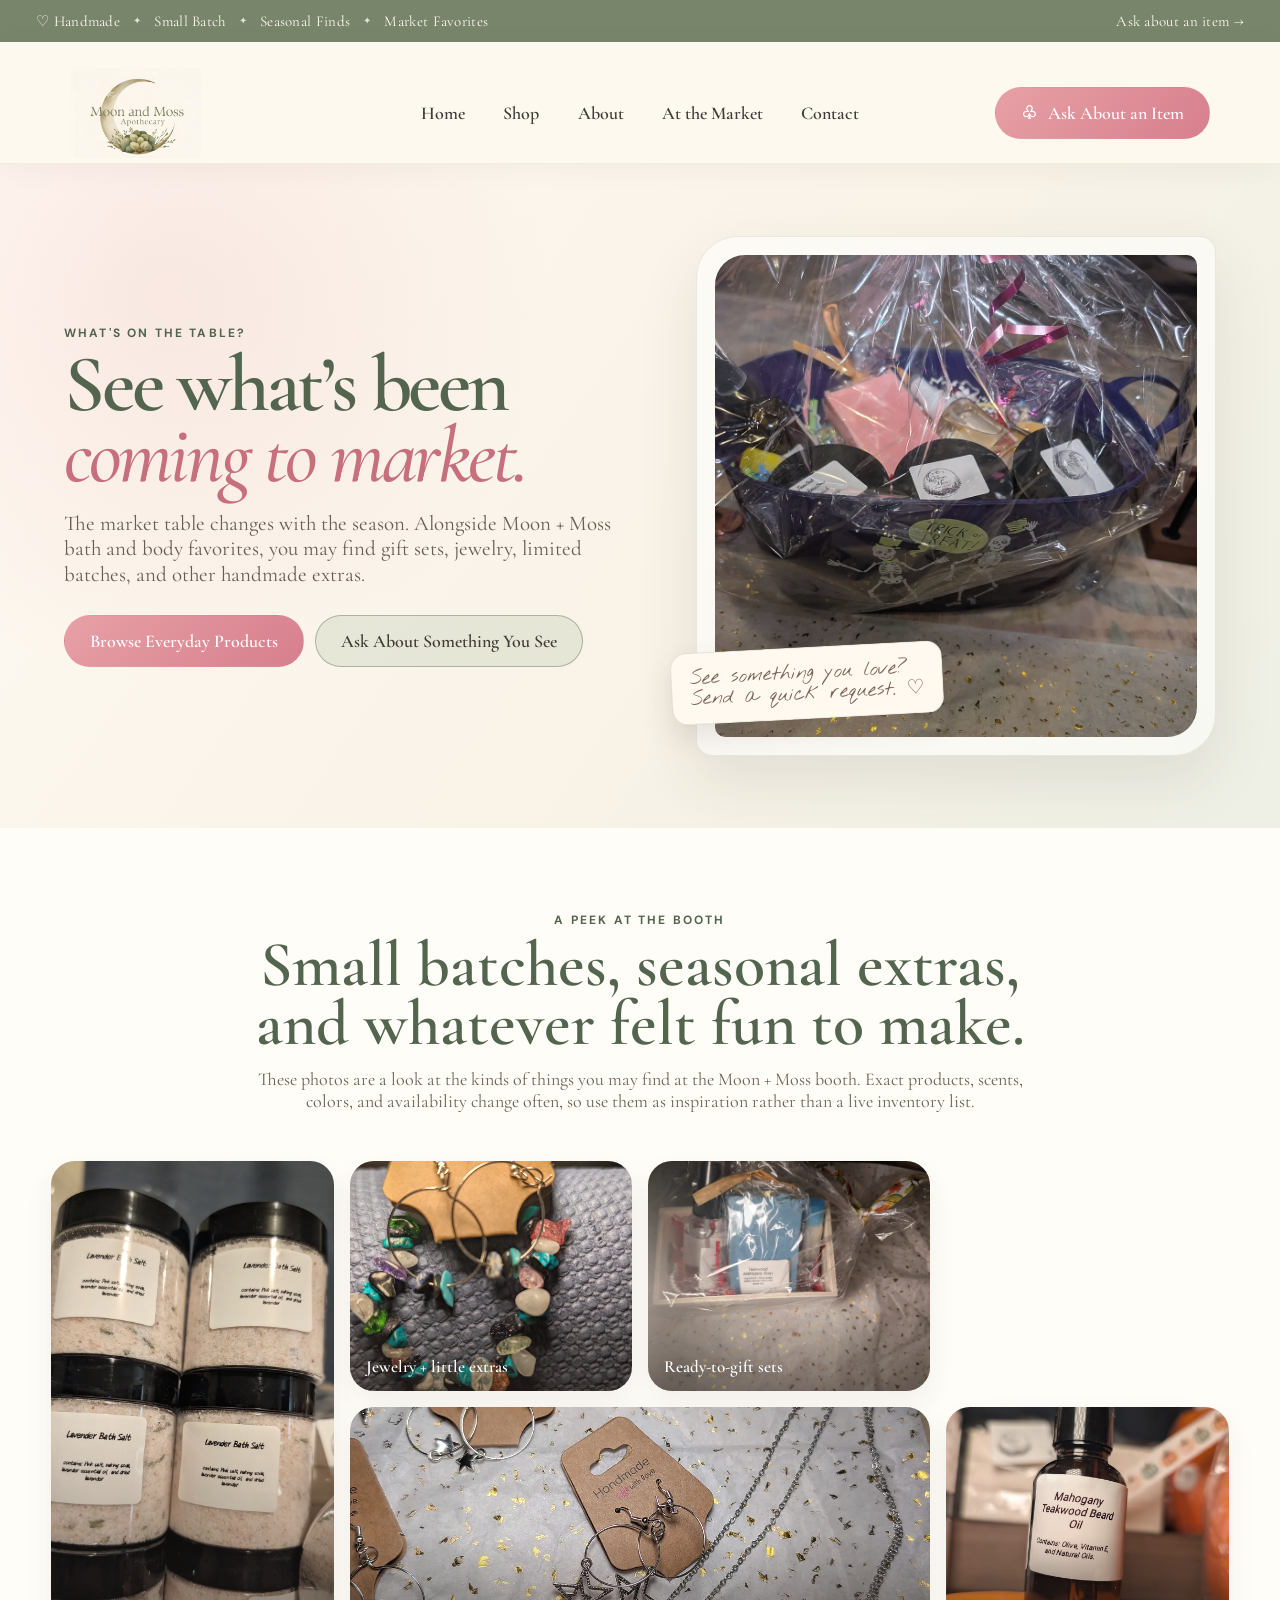
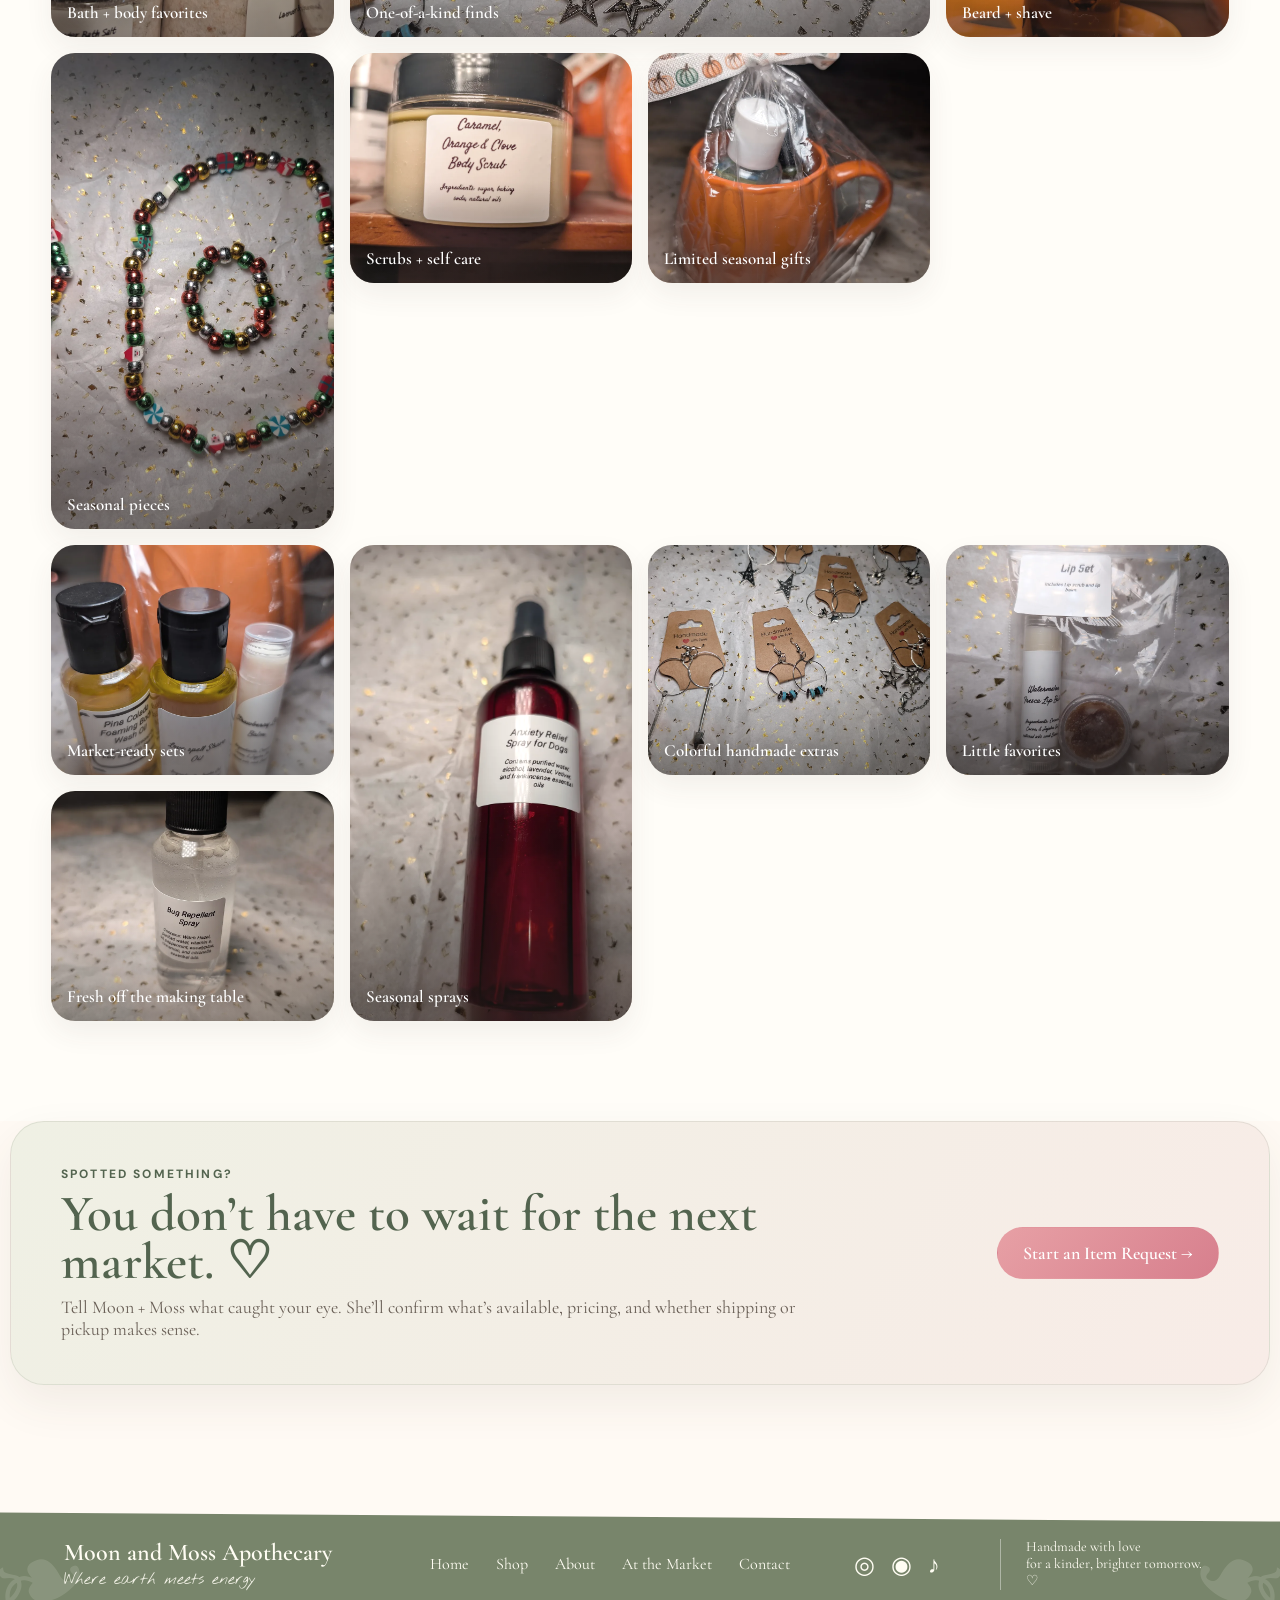
==== market.html @ 0cefe436 "Add market gallery and customer order request flow" ====
<!doctype html>
<html lang="en">
<head>
  <meta charset="UTF-8" />
  <meta name="viewport" content="width=device-width, initial-scale=1.0" />
  <meta name="description" content="See the seasonal products, gift sets, jewelry, bath and body favorites, and one-off finds Moon and Moss Apothecary brings to local markets." />
  <meta name="theme-color" content="#78856b" />
  <title>At the Market | Moon and Moss Apothecary</title>
  <link rel="preconnect" href="https://fonts.googleapis.com">
  <link rel="preconnect" href="https://fonts.gstatic.com" crossorigin>
  <link href="https://fonts.googleapis.com/css2?family=Cormorant+Garamond:wght@400;500;600;700&family=DM+Sans:wght@400;500;600&family=Nothing+You+Could+Do&display=swap" rel="stylesheet">
  <link rel="stylesheet" href="styles.css" />
</head>
<body class="market-page">
  <div class="announcement">
    <div class="announcement__inner">
      <span>♡ Handmade</span><i>✦</i><span>Small Batch</span><i>✦</i><span>Seasonal Finds</span><i>✦</i><span>Market Favorites</span>
      <a href="request.html">Ask about an item →</a>
    </div>
  </div>

  <header class="site-header">
    <a class="brand" href="index.html" aria-label="Moon and Moss Apothecary home">
      <img src="assets/FBlogo.jpg" alt="Moon and Moss Apothecary logo" />
    </a>
    <button class="menu-toggle" aria-label="Open navigation" aria-expanded="false"><span></span><span></span></button>
    <nav class="main-nav" aria-label="Main navigation">
      <a href="index.html">Home</a>
      <a href="shop.html">Shop</a>
      <a href="index.html#about">About</a>
      <a class="active" href="market.html">At the Market</a>
      <a href="index.html#contact">Contact</a>
    </nav>
    <a class="pill pill--pink header-cta" href="request.html"><span class="icon-bag">♧</span> Ask About an Item</a>
  </header>

  <main>
    <section class="market-hero">
      <div class="market-hero__copy reveal">
        <p class="eyebrow">WHAT'S ON THE TABLE?</p>
        <h1>See what’s been<br><em>coming to market.</em></h1>
        <p>The market table changes with the season. Alongside Moon + Moss bath and body favorites, you may find gift sets, jewelry, limited batches, and other handmade extras.</p>
        <div class="market-hero__actions">
          <a class="pill pill--pink" href="shop.html">Browse Everyday Products</a>
          <a class="pill pill--soft" href="request.html">Ask About Something You See</a>
        </div>
      </div>
      <div class="market-hero__feature reveal reveal--delay">
        <img src="assets/market-gallery/giftbasket.webp" alt="Handmade Moon and Moss market gift basket" />
        <span class="market-hero__note">See something you love?<br>Send a quick request. ♡</span>
      </div>
    </section>

    <section class="market-story">
      <div class="market-story__intro reveal">
        <p class="eyebrow">A PEEK AT THE BOOTH</p>
        <h2>Small batches, seasonal extras,<br>and whatever felt fun to make.</h2>
        <p>These photos are a look at the kinds of things you may find at the Moon + Moss booth. Exact products, scents, colors, and availability change often, so use them as inspiration rather than a live inventory list.</p>
      </div>

      <div class="market-gallery" aria-label="Moon and Moss market product gallery">
        <figure class="market-shot market-shot--tall reveal"><img src="assets/market-gallery/7496.webp" alt="Stacked handmade lavender bath salts" loading="lazy"><figcaption>Bath + body favorites</figcaption></figure>
        <figure class="market-shot reveal"><img src="assets/market-gallery/7519.webp" alt="Colorful gemstone hoop earrings" loading="lazy"><figcaption>Jewelry + little extras</figcaption></figure>
        <figure class="market-shot reveal"><img src="assets/market-gallery/gifsetbox.webp" alt="Handmade gift set box" loading="lazy"><figcaption>Ready-to-gift sets</figcaption></figure>
        <figure class="market-shot market-shot--wide reveal"><img src="assets/market-gallery/variousjewelry.webp" alt="Assorted handmade jewelry" loading="lazy"><figcaption>One-of-a-kind finds</figcaption></figure>
        <figure class="market-shot reveal"><img src="assets/market-gallery/7503.webp" alt="Mahogany teakwood beard oil" loading="lazy"><figcaption>Beard + shave</figcaption></figure>
        <figure class="market-shot market-shot--tall reveal"><img src="assets/market-gallery/christmasbracelet-necklace.webp" alt="Seasonal bracelet and necklace set" loading="lazy"><figcaption>Seasonal pieces</figcaption></figure>
        <figure class="market-shot reveal"><img src="assets/market-gallery/7514.webp" alt="Caramel orange and clove body scrub" loading="lazy"><figcaption>Scrubs + self care</figcaption></figure>
        <figure class="market-shot reveal"><img src="assets/market-gallery/halloweenmugset.webp" alt="Seasonal handmade mug gift set" loading="lazy"><figcaption>Limited seasonal gifts</figcaption></figure>
        <figure class="market-shot market-shot--wide reveal"><img src="assets/market-gallery/giftbasket.webp" alt="Moon and Moss gift basket assortment" loading="lazy"><figcaption>Gift baskets + bundles</figcaption></figure>
        <figure class="market-shot reveal"><img src="assets/market-gallery/7560.webp" alt="Small batch lip care displayed for market" loading="lazy"><figcaption>Small-batch lip care</figcaption></figure>
        <figure class="market-shot reveal"><img src="assets/market-gallery/shaveset2.webp" alt="Handmade shave set" loading="lazy"><figcaption>Market-ready sets</figcaption></figure>
        <figure class="market-shot market-shot--tall reveal"><img src="assets/market-gallery/7572.webp" alt="Small batch spray bottle" loading="lazy"><figcaption>Seasonal sprays</figcaption></figure>
        <figure class="market-shot reveal"><img src="assets/market-gallery/variousearrings4.webp" alt="Assorted handmade earrings" loading="lazy"><figcaption>Colorful handmade extras</figcaption></figure>
        <figure class="market-shot reveal"><img src="assets/market-gallery/lipset.webp" alt="Assorted Moon and Moss lip care set" loading="lazy"><figcaption>Little favorites</figcaption></figure>
        <figure class="market-shot reveal"><img src="assets/market-gallery/7584.webp" alt="Small Moon and Moss spray bottle" loading="lazy"><figcaption>Fresh off the making table</figcaption></figure>
      </div>
    </section>

    <section class="market-request-cta reveal">
      <div>
        <p class="eyebrow">SPOTTED SOMETHING?</p>
        <h2>You don’t have to wait for the next market. ♡</h2>
        <p>Tell Moon + Moss what caught your eye. She’ll confirm what’s available, pricing, and whether shipping or pickup makes sense.</p>
      </div>
      <a class="pill pill--pink" href="request.html">Start an Item Request →</a>
    </section>
  </main>

  <footer>
    <div class="footer-wave"></div>
    <div class="footer-grid">
      <div class="footer-brand"><h3>Moon and Moss Apothecary</h3><p class="handwritten">Where earth meets energy</p></div>
      <nav><a href="index.html">Home</a><a href="shop.html">Shop</a><a href="index.html#about">About</a><a href="market.html">At the Market</a><a href="index.html#contact">Contact</a></nav>
      <div class="socials"><span>◎</span><span>◉</span><span>♪</span></div>
      <p class="footer-note">Handmade with love<br>for a kinder, brighter tomorrow. ♡</p>
    </div>
  </footer>
  <script src="script.js"></script>
</body>
</html>
---- styles.css ----
:root {
  --sage: #78856b;
  --sage-dark: #53644f;
  --sage-soft: #d9dfcc;
  --blush: #e4939e;
  --blush-dark: #c76f7c;
  --pink-soft: #f8dedc;
  --cream: #fffaf2;
  --paper: #fffdf8;
  --ink: #403b34;
  --muted: #74695f;
  --line: rgba(83, 100, 79, .20);
  --shadow: 0 18px 40px rgba(93, 80, 69, .11);
  --serif: "Cormorant Garamond", Georgia, serif;
  --sans: "DM Sans", Arial, sans-serif;
  --script: "Nothing You Could Do", cursive;
}

* { box-sizing: border-box; }
html { scroll-behavior: smooth; }
body {
  margin: 0;
  color: var(--ink);
  background: var(--paper);
  font-family: var(--sans);
  overflow-x: hidden;
}
a { color: inherit; text-decoration: none; }
img { display: block; max-width: 100%; }
button, a { -webkit-tap-highlight-color: transparent; }

.announcement {
  background: var(--sage);
  color: #fffaf0;
  font-family: var(--serif);
  font-size: 15px;
  letter-spacing: .02em;
}
.announcement__inner {
  max-width: 1460px;
  margin: 0 auto;
  min-height: 42px;
  padding: 7px 36px;
  display: flex;
  gap: 13px;
  align-items: center;
}
.announcement i { font-style: normal; font-size: 10px; opacity: .8; }
.announcement a { margin-left: auto; display: inline-flex; gap: 10px; align-items: center; }

.site-header {
  height: 122px;
  padding: 10px 5.5vw;
  display: grid;
  grid-template-columns: 230px 1fr 230px;
  align-items: center;
  gap: 24px;

  position: relative;
  z-index: 20;

  background: #f8f2de;
  border-bottom: 1px solid rgba(83, 100, 79, .08);
}

.brand {
  width: 132px;
  height: 122px;
  display: flex;
  align-items: center;
  justify-content: center;
}

.brand img {
  width: 100%;
  height: 100%;
  object-fit: contain;
  object-position: center;
  border-radius: 28px;
}
.main-nav { display: flex; justify-content: center; align-items: center; gap: clamp(24px, 3vw, 54px); font-family: var(--serif); font-size: 18px; font-weight: 600; }
.main-nav a { position: relative; padding: 11px 0; }
.main-nav a::after { content: ""; position: absolute; left: 50%; bottom: 1px; width: 0; height: 2px; background: var(--blush-dark); transform: translateX(-50%); transition: width .25s ease; }
.main-nav a:hover::after, .main-nav a.active::after { width: 100%; }
.header-cta { justify-self: end; }
.menu-toggle { display: none; }

.pill {
  border-radius: 999px;
  min-height: 52px;
  padding: 0 25px;
  display: inline-flex;
  align-items: center;
  justify-content: center;
  gap: 11px;
  font-family: var(--serif);
  font-size: 18px;
  font-weight: 600;
  border: 1px solid transparent;
  transition: transform .2s ease, box-shadow .2s ease, background .2s ease;
}
.pill:hover { transform: translateY(-2px); box-shadow: 0 10px 24px rgba(83, 71, 63, .12); }
.pill--pink { background: linear-gradient(135deg, #e7a0a5, #d77f8d); color: white; }
.pill--soft { background: rgba(217, 223, 204, .64); border-color: rgba(83, 100, 79, .4); color: var(--ink); }
.pill--green { background: var(--sage); color: #fffdf7; }

.hero {
  position: relative;
  min-height: 590px;
  display: grid;
  grid-template-columns: 51% 49%;
  background:
    radial-gradient(circle at 11% 13%, rgba(243, 175, 182, .19), transparent 34%),
    linear-gradient(110deg, #fff7ef 0 53%, #f7e4df 53% 100%);
  overflow: hidden;
}
.hero__wash {
  position: absolute;
  inset: 0;
  pointer-events: none;
  z-index: 0;
}

.hero::before {
  content: "";
  position: absolute;
  inset: 0;
  pointer-events: none;
  background: radial-gradient(circle at 70% 88%, rgba(255,255,255,.45), transparent 24%);
}
.hero__copy {
  padding: 58px 4vw 46px 5.4vw;
  position: relative;
  z-index: 2;
}
.eyebrow { margin: 0 0 8px; font-size: 12px; letter-spacing: .18em; font-weight: 700; color: var(--sage-dark); }
h1, h2, h3 { font-family: var(--serif); font-weight: 600; margin-top: 0; }
.hero h1 { font-size: clamp(48px, 5.05vw, 76px); line-height: .93; color: var(--sage-dark); margin-bottom: 18px; letter-spacing: -.035em; }
.scribble-heart { font-family: var(--script); color: var(--blush-dark); font-size: .75em; display: inline-block; transform: rotate(-7deg); }
.hero__lead { max-width: 680px; font-family: var(--serif); font-size: 22px; line-height: 1.08; margin: 0 0 23px; color: #655a50; }
.hero__actions { display: flex; gap: 14px; flex-wrap: wrap; }
.trust-row { display: grid; grid-template-columns: repeat(4, minmax(95px, 1fr)); max-width: 620px; margin-top: 33px; }
.trust-row div { text-align: center; border-right: 1px solid rgba(83, 100, 79, .13); padding: 0 13px; }
.trust-row div:first-child { padding-left: 0; }
.trust-row div:last-child { border-right: 0; }
.trust-row b { display: block; font-family: var(--serif); color: var(--sage-dark); font-size: 31px; font-weight: 400; height: 31px; line-height: 1; }
.trust-row span { display: block; font-family: var(--serif); font-size: 15px; line-height: 1.1; }

.hero__visual {
  position: relative;
  min-height: 590px;
  z-index: 1;
}
.hero-photo-wrap { position: absolute; inset: 0; overflow: hidden; }
.hero-photo {
  position: absolute;
  width: 61%;
  height: 108%;
  left: 24%;
  top: -3%;
  object-fit: cover;
  object-position: center 52%;
  filter: saturate(.92) contrast(.95) brightness(1.04);
  border-radius: 52% 42% 20% 38% / 32% 32% 18% 38%;
  box-shadow: 0 25px 70px rgba(94, 70, 64, .16);
}
.hero-photo-wrap::before {
  content: "";
  position: absolute;
  left: 0; top: 0; bottom: 0; width: 34%;
  background: linear-gradient(90deg, #f9e7e1 20%, rgba(249,231,225,0));
  z-index: 1;
}
.hero-photo-wrap::after {
  content: "";
  position: absolute;
  right: -40px; bottom: -44px;
  width: 260px; height: 210px;
  background: radial-gradient(circle at 35% 35%, #afb6a4 0 18%, #d8c8bd 19% 40%, transparent 42%);
  opacity: .74;
  filter: blur(2px);
  border-radius: 50%;
}
.note { position: absolute; z-index: 4; font-family: var(--script); color: #9a665d; line-height: 1.15; transform: rotate(-5deg); }
.note--top { right: 6%; top: 44px; font-size: 28px; }
.note--bottom { right: 5%; bottom: 34px; background: #f6c8ca; width: 170px; height: 170px; border-radius: 50%; display: grid; place-items: center; text-align: center; font-size: 24px; transform: rotate(-8deg); box-shadow: var(--shadow); }
.lavender { position: absolute; z-index: 3; color: #78648f; font-size: 90px; opacity: .35; }
.lavender--one { left: 7%; bottom: 54px; transform: rotate(-25deg); }
.lavender--two { left: 1%; bottom: 2px; transform: rotate(18deg); font-size: 64px; }

.section { padding: 34px 3.2vw 40px; }
.products { background: linear-gradient(180deg, #fffaf6, #fae6e5 82%, #fffaf5); }
.section-heading { display: flex; align-items: center; justify-content: center; gap: 26px; max-width: 1440px; margin: 0 auto 18px; }
.section-heading > div { text-align: center; position: relative; flex: 1; }
.section-heading h2 { display: inline; font-size: clamp(42px, 4vw, 59px); line-height: 1; margin: 0 16px; }
.section-heading p { margin: 2px 0 0; font-family: var(--serif); font-size: 18px; color: #705d55; }
.botanical { color: var(--sage); font-size: 45px; display: inline-block; transform: rotate(-18deg); }
.botanical--flip { transform: scaleX(-1) rotate(-18deg); }
.product-grid { max-width: 1480px; margin: 0 auto; display: grid; grid-template-columns: repeat(5, 1fr); gap: 18px; }
.product-card { text-align: center; min-width: 0; }
.product-image { aspect-ratio: 1 / 1.08; border-radius: 13px; overflow: hidden; box-shadow: 0 10px 22px rgba(90, 76, 67, .10); background: #ecd9d4; }
.product-image img { width: 100%; height: 100%; object-fit: cover; transition: transform .55s ease; }
.product-card:hover img { transform: scale(1.045); }
.product-card:nth-child(2) img { object-position: center 54%; }
.product-card:nth-child(3) img { object-position: center 28%; }
.product-card:nth-child(4) img { object-position: center; }
.product-card:nth-child(5) img { object-position: center 30%; }
.product-card h3 { font-size: 23px; margin: 10px 0 1px; line-height: 1; }
.product-card p { font-family: var(--serif); font-size: 16px; line-height: 1.1; color: #6c5f57; margin: 0 auto 6px; max-width: 235px; }
.product-card > span { font-family: var(--serif); color: var(--sage-dark); font-size: 28px; }

.market-band { min-height: 355px; display: grid; grid-template-columns: 36% 25% 39%; background: #fff9ef; border-top: 1px solid rgba(83,100,79,.08); border-bottom: 1px solid rgba(83,100,79,.08); }
.market-band__image { position: relative; overflow: hidden; min-height: 355px; }
.market-band__image::after { content: ""; position: absolute; inset: 0; background: linear-gradient(90deg, transparent 70%, #fff9ef); }
.market-band__image img { width: 100%; height: 100%; object-fit: cover; object-position: center 40%; }
.mini-sign { position: absolute; left: 5%; bottom: 12%; z-index: 2; background: #47423f; color: #fff6ee; font-family: var(--script); padding: 12px 16px; border-radius: 3px; transform: rotate(-5deg); font-size: 20px; line-height: 1.14; box-shadow: var(--shadow); }
.market-band__copy { padding: 40px 22px 35px 3%; display: flex; flex-direction: column; align-items: flex-start; justify-content: center; }
.market-band__copy h2 { font-size: clamp(37px, 3vw, 50px); line-height: .92; margin: 0 0 12px; }
.market-band__copy h2 span { color: var(--blush-dark); font-family: var(--script); }
.market-band__copy > p:not(.eyebrow) { font-family: var(--serif); font-size: 17px; line-height: 1.17; margin: 0 0 20px; max-width: 410px; }
.market-band__dates { padding: 28px 3.6vw 22px 12px; align-self: center; }
.dates-title { text-align: center; font-family: var(--serif); font-size: 21px; margin: 0 0 10px; }
.date-cards { display: grid; grid-template-columns: repeat(3, 1fr); gap: 12px; }
.date-cards article { min-height: 190px; padding: 16px 13px 10px; border-radius: 22px; text-align: center; display: flex; flex-direction: column; justify-content: center; align-items: center; }
.date-cards article:nth-child(1), .date-cards article:nth-child(3) { background: #f4d5d3; }
.date-cards article:nth-child(2) { background: #e4e6d7; }
.date-cards small { font-family: var(--serif); font-size: 13px; letter-spacing: .06em; }
.date-cards strong { font-family: var(--serif); font-size: 27px; line-height: .84; font-weight: 600; margin: 3px 0 10px; }
.date-cards span { font-family: var(--serif); font-size: 13px; line-height: 1.05; min-height: 38px; }
.date-cards b { margin-top: 6px; font-family: var(--serif); font-size: 24px; color: var(--sage-dark); font-weight: 400; }
.handwritten { font-family: var(--script) !important; }
.market-band__dates > .handwritten { text-align: center; font-size: 20px; margin: 12px 0 0; color: #876a5d; }

.lower-grid { display: grid; grid-template-columns: 1fr 1fr; background: #fffaf4; }
.shipping-panel, .about-panel { min-height: 290px; position: relative; }
.shipping-panel { padding: 35px 4vw; display: grid; grid-template-columns: 1.2fr .8fr; align-items: center; border-right: 1px solid rgba(83,100,79,.14); }
.shipping-copy h2 { font-size: 33px; line-height: 1.05; margin: 0 0 12px; }
.shipping-copy h2 span { font-size: .84em; font-weight: 500; }
.shipping-copy > p:not(.eyebrow) { font-family: var(--serif); font-size: 16px; line-height: 1.2; max-width: 500px; }
.box-art { min-height: 200px; position: relative; display: flex; align-items: center; justify-content: center; }
.box-art .box { width: 145px; height: 105px; background: linear-gradient(145deg, #d7ab88, #c89a77); color: #f8efe5; display: grid; place-items: center; font-family: var(--serif); font-size: 37px; box-shadow: var(--shadow); clip-path: polygon(0 20%, 50% 0, 100% 20%, 100% 100%, 0 100%); }
.box-art .branch { position: absolute; font-size: 90px; color: var(--sage); top: 3px; left: 5%; transform: rotate(-20deg); }
.box-art em { font-family: var(--script); font-style: normal; font-size: 18px; color: #87665d; margin-left: 10px; transform: rotate(-4deg); }
.about-panel { padding: 35px 3.4vw; display: grid; grid-template-columns: 1fr 210px; align-items: center; gap: 25px; }
.about-panel h2 { font-size: 36px; margin: 0 0 10px; line-height: 1; }
.about-panel h2 span { color: var(--sage); }
.about-panel p:not(.eyebrow) { font-family: var(--serif); font-size: 15.5px; line-height: 1.19; margin: 0; }
.about-panel img {
  width: 245px;
  height: auto;
  object-fit: contain;
  border-radius: 50px;
  mix-blend-mode: multiply;
}
.contact-strip { padding: 32px 6vw; background: #efe7db; display: flex; justify-content: space-between; align-items: center; gap: 30px; }
.contact-strip h2 { font-size: 38px; margin: 0; line-height: 1; }
.contact-strip h2 span { font-family: var(--script); color: var(--blush-dark); }

footer { position: relative; background: var(--sage); color: #fffdf3; padding: 44px 5vw 22px; overflow: hidden; }
.footer-wave { position: absolute; left: -5%; right: -5%; top: -34px; height: 70px; background: #fffaf4; border-radius: 50% 50% 0 0 / 35% 35% 0 0; transform: rotate(.4deg); }
footer::before, footer::after { content: "❧"; position: absolute; font-size: 120px; opacity: .13; bottom: -34px; }
footer::before { left: -10px; transform: rotate(-20deg); }
footer::after { right: -10px; transform: scaleX(-1) rotate(-20deg); }
.footer-grid { max-width: 1460px; margin: 0 auto; display: grid; grid-template-columns: 1.4fr 2fr .55fr 1fr; gap: 28px; align-items: center; position: relative; z-index: 1; }
.footer-brand h3 { font-size: 24px; margin: 0; }
.footer-brand p { margin: 2px 0 0; opacity: .9; }
.footer-grid nav { display: flex; gap: 27px; justify-content: center; font-family: var(--serif); }
.socials { display: flex; gap: 16px; font-size: 24px; }
.footer-note { font-family: var(--serif); border-left: 1px solid rgba(255,255,255,.4); padding-left: 25px; font-size: 14px; line-height: 1.2; }
.footer-thanks { position: relative; z-index: 1; text-align: center; font-family: var(--serif); font-style: italic; font-size: 17px; margin-top: 27px; }

.reveal { opacity: 0; transform: translateY(18px); transition: opacity .65s ease, transform .65s ease; }
.reveal.visible { opacity: 1; transform: translateY(0); }
.reveal--delay { transition-delay: .12s; }

@media (max-width: 1150px) {
  .site-header { grid-template-columns: 235px 1fr 190px; padding-inline: 3vw; }
  .brand { width: 220px; }
  .main-nav { gap: 22px; font-size: 16px; }
  .header-cta { font-size: 16px; padding-inline: 18px; }
  .hero { grid-template-columns: 56% 44%; }
  .hero__copy { padding-left: 4vw; }
  .hero h1 { font-size: 54px; }
  .hero__lead { font-size: 19px; }
  .trust-row { grid-template-columns: repeat(2, 1fr); max-width: 430px; gap: 16px 0; }
  .trust-row div:nth-child(2) { border-right: 0; }
  .product-grid { grid-template-columns: repeat(3, 1fr); }
  .product-card:nth-child(4), .product-card:nth-child(5) { transform: translateX(50%); }
  .market-band { grid-template-columns: 42% 58%; }
  .market-band__dates { grid-column: 1 / -1; width: min(900px, 92%); margin: 0 auto; padding: 18px 0 28px; }
  .market-band__image, .market-band__copy { min-height: 360px; }
  .lower-grid { grid-template-columns: 1fr; }
  .shipping-panel { border-right: 0; border-bottom: 1px solid rgba(83,100,79,.14); }
}

@media (max-width: 820px) {
  .announcement__inner { padding: 7px 18px; overflow: hidden; white-space: nowrap; gap: 9px; font-size: 12px; }
  .announcement__inner span:nth-of-type(3), .announcement__inner span:nth-of-type(4), .announcement__inner i:nth-of-type(3) { display: none; }
  .announcement a { display: none; }
  .site-header { height: 94px; grid-template-columns: 1fr auto; padding: 8px 18px; }
  .brand { width: 188px; }
  .brand img { height: 79px; }
  .header-cta { display: none; }
  .menu-toggle { width: 46px; height: 46px; border: 0; background: transparent; display: flex; flex-direction: column; gap: 7px; align-items: center; justify-content: center; cursor: pointer; z-index: 25; }
  .menu-toggle span { width: 26px; height: 2px; background: var(--sage-dark); transition: transform .2s ease; }
  .menu-toggle[aria-expanded="true"] span:first-child { transform: translateY(4.5px) rotate(45deg); }
  .menu-toggle[aria-expanded="true"] span:last-child { transform: translateY(-4.5px) rotate(-45deg); }
  .main-nav { position: absolute; left: 0; right: 0; top: 94px; background: rgba(255,252,246,.98); padding: 22px; display: flex; flex-direction: column; gap: 6px; transform: translateY(-140%); opacity: 0; pointer-events: none; transition: .28s ease; box-shadow: 0 15px 25px rgba(70,60,52,.10); }
  .main-nav.open { transform: translateY(0); opacity: 1; pointer-events: auto; }
  .main-nav a { width: 100%; text-align: center; padding: 12px; }
  .hero { grid-template-columns: 1fr; }
  .hero__copy { padding: 44px 22px 25px; text-align: center; }
  .hero h1 { font-size: clamp(46px, 12vw, 64px); }
  .hero__lead { font-size: 20px; }
  .hero__actions { justify-content: center; }
  .trust-row { margin: 28px auto 0; max-width: 510px; grid-template-columns: repeat(4, 1fr); gap: 0; }
  .trust-row div:nth-child(2) { border-right: 1px solid rgba(83, 100, 79, .13); }
  .hero__visual { min-height: 500px; }
  .hero-photo { width: 60%; left: 20%; height: 102%; border-radius: 44% 44% 15% 15% / 25% 25% 15% 15%; }
  .note--top { right: 4%; top: 32px; }
  .note--bottom { right: 2%; bottom: 28px; width: 140px; height: 140px; font-size: 19px; }
  .section-heading { flex-direction: column; gap: 12px; }
  .section-heading h2 { font-size: 45px; }
  .section-heading .pill { align-self: center; }
  .product-grid { grid-template-columns: repeat(2, 1fr); gap: 20px 12px; }
  .product-card:nth-child(4), .product-card:nth-child(5) { transform: none; }
  .product-card:last-child { grid-column: 1 / -1; width: 50%; justify-self: center; }
  .market-band { grid-template-columns: 1fr; }
  .market-band__image { min-height: 390px; }
  .market-band__image::after { background: linear-gradient(180deg, transparent 72%, #fff9ef); }
  .market-band__copy { text-align: center; align-items: center; padding: 32px 24px; min-height: unset; }
  .market-band__copy h2 { font-size: 44px; }
  .market-band__copy > p:not(.eyebrow) { font-size: 19px; }
  .shipping-panel { grid-template-columns: 1fr; text-align: center; }
  .shipping-copy .pill { margin-top: 8px; }
  .box-art { margin-top: 18px; }
  .about-panel { grid-template-columns: 1fr; text-align: center; }
  .about-panel img { justify-self: center; width: 190px; }
  .contact-strip { flex-direction: column; text-align: center; }
  .footer-grid { grid-template-columns: 1fr; text-align: center; }
  .footer-grid nav, .socials { justify-content: center; flex-wrap: wrap; }
  .footer-note { border-left: 0; padding-left: 0; }
}

@media (max-width: 540px) {
  .announcement__inner span:nth-of-type(2), .announcement__inner i:nth-of-type(2) { display: none; }
  .hero__copy { padding-top: 34px; }
  .hero h1 { font-size: 47px; }
  .hero__lead { font-size: 18px; }
  .hero__actions .pill { width: 100%; }
  .trust-row { grid-template-columns: repeat(2, 1fr); }
  .trust-row div:nth-child(2) { border-right: 0; }
  .trust-row div:nth-child(-n+2) { padding-bottom: 13px; margin-bottom: 13px; border-bottom: 1px solid rgba(83,100,79,.11); }
  .hero__visual { min-height: 420px; }
  .hero-photo { width: 70%; left: 15%; }
  .note--top { font-size: 21px; }
  .note--bottom { width: 112px; height: 112px; font-size: 16px; }
  .section { padding: 28px 14px 34px; }
  .section-heading h2 { font-size: 39px; margin-inline: 5px; }
  .botanical { font-size: 31px; }
  .section-heading p { font-size: 16px; }
  .product-grid { grid-template-columns: 1fr 1fr; gap: 22px 10px; }
  .product-image { aspect-ratio: 1 / 1.12; }
  .product-card h3 { font-size: 19px; }
  .product-card p { font-size: 14px; }
  .product-card:last-child { width: 100%; }
  .date-cards { grid-template-columns: 1fr; }
  .date-cards article { min-height: 155px; }
  .shipping-panel, .about-panel { padding: 31px 20px; }
  .shipping-copy h2, .about-panel h2 { font-size: 31px; }
  .box-art .branch { left: 0; }
  .contact-strip { padding: 30px 18px; }
  .contact-strip h2 { font-size: 34px; }
  .footer-grid nav { gap: 14px 20px; }
}

@media (prefers-reduced-motion: reduce) {
  *, *::before, *::after { scroll-behavior: auto !important; transition-duration: .001ms !important; animation-duration: .001ms !important; }
  .reveal { opacity: 1; transform: none; }
}
.site-header {
  background: #fdf9ee;
}
/* =========================================================
   Shop page + order bag
   ========================================================= */
.shop-page{background:#fffaf4}
.shop-page .site-header{position:sticky;top:0;z-index:60;box-shadow:0 5px 24px rgba(83,71,63,.05)}
.shop-bag-button{border:0;cursor:pointer}
.shop-bag-count{min-width:24px;height:24px;border-radius:50%;display:inline-grid;place-items:center;background:rgba(255,255,255,.86);color:var(--blush-dark);font-family:var(--sans);font-size:12px;font-weight:700;padding:0 6px}

.shop-hero{position:relative;min-height:610px;display:grid;grid-template-columns:minmax(0,1fr) minmax(520px,.95fr);gap:50px;align-items:center;padding:70px max(5vw,28px) 76px;background:radial-gradient(circle at 9% 20%,rgba(228,147,158,.13),transparent 30%),linear-gradient(120deg,#fffaf3 0%,#fff7f0 52%,#f0eee2 100%);overflow:hidden}
.shop-hero::before{content:'❧';position:absolute;left:-35px;bottom:-75px;font-size:230px;color:rgba(120,133,107,.07);transform:rotate(-18deg);pointer-events:none}
.shop-hero__copy{position:relative;z-index:2;max-width:720px}
.shop-hero__copy h1{margin:0 0 22px;font-size:clamp(54px,6vw,88px);line-height:.9;letter-spacing:-.035em;color:var(--sage-dark)}
.shop-hero__copy h1 em{font-weight:500;color:var(--blush-dark)}
.shop-hero__copy>p:not(.eyebrow){max-width:650px;margin:0;font-family:var(--serif);font-size:22px;line-height:1.15;color:#655a50}
.shop-hero__notes{display:flex;flex-wrap:wrap;gap:10px 22px;margin-top:28px;color:#6e675e;font-family:var(--serif);font-size:15px}
.shop-hero__notes span{display:inline-flex;gap:7px;align-items:center}

/* =========================================================
   Shop hero collage — tighter + more intentional
   ========================================================= */

.shop-hero__collage {
  position: relative;
  min-height: 500px;
  max-width: 680px;
  width: 100%;
  justify-self: end;
}

.shop-hero__photo {
  position: absolute;
  margin: 0;
  overflow: hidden;

  background: #eee4d8;

  border: 5px solid rgba(255, 250, 242, 0.94);

  box-shadow:
    0 22px 55px rgba(94, 70, 64, 0.14);

  transition:
    transform 0.4s ease,
    box-shadow 0.4s ease;
}

.shop-hero__photo img {
  width: 100%;
  height: 100%;
  object-fit: cover;
}

/* large anchor image */
.shop-hero__photo--one {
  width: 49%;
  height: 76%;

  left: 2%;
  top: 13%;

  z-index: 1;

  border-radius:
    42% 18% 30% 18% /
    27% 18% 30% 20%;

  transform: rotate(-2deg);
}

.shop-hero__photo--one img {
  object-position: center 34%;
}

/* upper-right image */
.shop-hero__photo--two {
  width: 43%;
  height: 59%;

  right: 1%;
  top: 3%;

  z-index: 2;

  border-radius:
    18% 42% 18% 34% /
    20% 31% 18% 30%;

  transform: rotate(2deg);
}

.shop-hero__photo--two img {
  object-position: center 28%;
}

/* lower image overlaps BOTH other photos */
.shop-hero__photo--three {
  width: 35%;
  height: 46%;

  right: 19%;
  bottom: 1%;

  z-index: 3;

  border-radius:
    35% 20% 40% 18% /
    28% 20% 34% 16%;

  transform: rotate(-3deg);
}

.shop-hero__photo--three img {
  object-position: center 28%;
}

/* subtle lift, without making the collage jump around */
@media (hover: hover) {
  .shop-hero__photo--one:hover {
    transform: rotate(-1deg) translateY(-4px);
  }

  .shop-hero__photo--two:hover {
    transform: rotate(1deg) translateY(-4px);
  }

  .shop-hero__photo--three:hover {
    transform: rotate(-2deg) translateY(-4px);
  }

  .shop-hero__photo:hover {
    box-shadow:
      0 28px 65px rgba(94, 70, 64, 0.19);
  }
}

/* handwritten note becomes its own readable object */
.shop-hero__scribble {
  position: absolute;

  right: 3%;
  bottom: 7%;

  z-index: 5;

  padding: 8px 15px 9px;

  background: rgba(255, 250, 242, 0.9);
  color: #876a5d;

  border: 1px solid rgba(135, 106, 93, 0.14);
  border-radius: 999px;

  box-shadow:
    0 10px 25px rgba(94, 70, 64, 0.09);

  backdrop-filter: blur(8px);
  -webkit-backdrop-filter: blur(8px);

  font-family: var(--script);
  font-size: 22px;
  line-height: 1;

  white-space: nowrap;

  transform: rotate(-4deg);
}
.shop-catalog{padding:78px max(5vw,28px) 96px;background:#fffdf8}
.shop-catalog__head{max-width:1420px;margin:0 auto 30px;display:grid;grid-template-columns:minmax(0,1fr) minmax(280px,390px);gap:70px;align-items:end}
.shop-catalog__head h2{margin:0 0 10px;font-size:clamp(42px,4.7vw,68px);line-height:.94;color:var(--sage-dark)}
.shop-catalog__intro{max-width:780px;margin:0;font-family:var(--serif);font-size:18px;line-height:1.2;color:#6c6056}
.shop-search-wrap label{display:block;margin-bottom:8px;font-size:11px;letter-spacing:.16em;text-transform:uppercase;color:var(--sage-dark);font-weight:700}
.shop-search{height:52px;display:flex;align-items:center;gap:9px;padding:0 16px;border:1px solid rgba(83,100,79,.23);border-radius:999px;background:#fffaf2;box-shadow:inset 0 1px 0 rgba(255,255,255,.7)}
.shop-search span{font-family:var(--serif);font-size:25px;color:#7c746a}
.shop-search input{width:100%;border:0;outline:0;background:transparent;color:var(--ink);font:500 14px var(--sans)}
.shop-search input::placeholder{color:#9b9389}

.shop-filter-row{max-width:1420px;margin:0 auto 20px;display:flex;gap:9px;flex-wrap:wrap}
.shop-filter{min-height:43px;padding:0 17px;border-radius:999px;border:1px solid rgba(83,100,79,.22);background:#f7f3e9;color:#5b574f;font-family:var(--serif);font-size:16px;font-weight:600;cursor:pointer;transition:.2s ease}
.shop-filter:hover{transform:translateY(-1px);border-color:rgba(83,100,79,.45)}
.shop-filter.is-active{background:var(--sage);border-color:var(--sage);color:#fffdf7;box-shadow:0 9px 22px rgba(83,100,79,.15)}
.shop-results-meta{max-width:1420px;margin:0 auto 24px;padding:14px 2px;border-top:1px solid rgba(83,100,79,.13);border-bottom:1px solid rgba(83,100,79,.13);display:flex;justify-content:space-between;gap:18px;color:#857a70;font-family:var(--serif);font-size:14px}
.shop-results-meta span:first-child{font-weight:700;color:var(--sage-dark)}

.shop-product-grid{max-width:1420px;margin:0 auto;display:grid;grid-template-columns:repeat(4,minmax(0,1fr));gap:28px 18px}
.shop-product-card{min-width:0;background:#fffaf4;border:1px solid rgba(83,100,79,.10);border-radius:26px;overflow:hidden;box-shadow:0 11px 30px rgba(83,71,63,.07);transition:transform .28s ease,box-shadow .28s ease,border-color .28s ease}
.shop-product-card:hover{transform:translateY(-5px);box-shadow:0 20px 42px rgba(83,71,63,.12);border-color:rgba(83,100,79,.18)}
.shop-product-card__media{position:relative;aspect-ratio:.84;overflow:hidden;background:#ede7dc}
.shop-product-card__media::after{content:'';position:absolute;inset:0;background:linear-gradient(to top,rgba(55,48,42,.12),transparent 40%);pointer-events:none}
.shop-product-card__media img{width:100%;height:100%;object-fit:cover;filter:saturate(.94) contrast(.97) brightness(1.02);transition:transform .45s ease,filter .45s ease}
.shop-product-card:hover .shop-product-card__media img{transform:scale(1.025);filter:saturate(1) contrast(.98) brightness(1.04)}
.shop-product-card__tag{position:absolute;left:13px;top:13px;z-index:2;padding:7px 10px;border-radius:999px;background:rgba(255,253,248,.9);backdrop-filter:blur(8px);border:1px solid rgba(255,255,255,.65);font-size:10px;letter-spacing:.08em;text-transform:uppercase;font-weight:700;color:var(--sage-dark)}
.shop-product-card__add{position:absolute;right:13px;bottom:13px;z-index:3;width:42px;height:42px;border-radius:50%;border:0;background:rgba(120,133,107,.94);color:white;font-size:25px;line-height:1;display:grid;place-items:center;cursor:pointer;box-shadow:0 8px 20px rgba(61,73,55,.20);transition:.2s ease}
.shop-product-card__add:hover{transform:scale(1.06);background:var(--sage-dark)}
.shop-product-card__copy{padding:19px 18px 20px}
.shop-product-card__copy>p{margin:0 0 5px;color:var(--blush-dark);font-size:10px;font-weight:700;letter-spacing:.13em;text-transform:uppercase}
.shop-product-card__copy h3{margin:0 0 8px;font-size:26px;line-height:.98;color:#4b4841}
.shop-product-card__copy>span{display:block;min-height:54px;font-family:var(--serif);font-size:15px;line-height:1.16;color:#74695f}
.shop-product-card__button{margin-top:16px;padding:0 0 4px;border:0;border-bottom:1px solid rgba(83,100,79,.28);background:transparent;color:var(--sage-dark);font-family:var(--serif);font-size:16px;font-weight:700;cursor:pointer;display:inline-flex;gap:8px;align-items:center;transition:color .2s ease,border-color .2s ease,gap .2s ease}
.shop-product-card__button:hover{color:var(--blush-dark);border-color:var(--blush-dark);gap:12px}
.shop-product-card__button.is-added{color:var(--blush-dark);border-color:var(--blush-dark)}
.shop-empty{max-width:650px;margin:60px auto 0;text-align:center;padding:50px;border-radius:30px;background:#f6f1e6;border:1px dashed rgba(83,100,79,.22)}
.shop-empty>span{font-family:var(--serif);font-size:45px;color:var(--sage)}
.shop-empty h3{font-size:31px;margin:3px 0 6px}
.shop-empty p{font-family:var(--serif);color:#74695f;margin:0 0 20px}

.shop-market-callout{display:grid;grid-template-columns:1.05fr .95fr;min-height:470px;background:#f5efe3;border-top:1px solid rgba(83,100,79,.1)}
.shop-market-callout__image{min-height:470px;overflow:hidden}
.shop-market-callout__image img{width:100%;height:100%;object-fit:cover;object-position:center 42%}
.shop-market-callout__copy{padding:65px 7vw;display:flex;flex-direction:column;justify-content:center;align-items:flex-start}
.shop-market-callout__copy h2{font-size:clamp(42px,4vw,62px);line-height:.95;margin:0 0 15px;color:var(--sage-dark)}
.shop-market-callout__copy>p:not(.eyebrow){font-family:var(--serif);font-size:20px;line-height:1.18;color:#675e54;max-width:570px;margin:0 0 24px}

.bag-open{overflow:hidden}
.order-bag{position:fixed;inset:0;z-index:120;pointer-events:none;visibility:hidden}
.order-bag.is-open{pointer-events:auto;visibility:visible}
.order-bag__scrim{position:absolute;inset:0;border:0;background:rgba(43,39,34,.34);backdrop-filter:blur(2px);opacity:0;transition:opacity .25s ease}
.order-bag.is-open .order-bag__scrim{opacity:1}
.order-bag__panel{position:absolute;right:0;top:0;bottom:0;width:min(500px,94vw);padding:29px 26px 28px;background:#fffdf8;box-shadow:-24px 0 60px rgba(67,58,51,.18);transform:translateX(102%);transition:transform .3s cubic-bezier(.2,.72,.2,1);overflow-y:auto}
.order-bag.is-open .order-bag__panel{transform:none}
.order-bag__header{display:flex;justify-content:space-between;align-items:flex-start;gap:20px;padding-bottom:17px;border-bottom:1px solid rgba(83,100,79,.13)}
.order-bag__header h2{font-size:34px;margin:0;line-height:1}
.order-bag__close{width:42px;height:42px;border-radius:50%;border:1px solid rgba(83,100,79,.18);background:#f4efe5;color:#625c54;font-size:27px;cursor:pointer;display:grid;place-items:center}
.order-bag__note{font-family:var(--serif);font-size:15px;line-height:1.2;color:#74695f;margin:18px 0 20px;padding:13px 15px;border-radius:15px;background:#f5f0e6}
.order-bag__items{display:grid;gap:12px}
.order-bag-item{display:grid;grid-template-columns:80px 1fr;gap:14px;align-items:center;padding:10px;border:1px solid rgba(83,100,79,.12);border-radius:17px;background:#fffaf4}
.order-bag-item img{width:80px;height:92px;object-fit:cover;border-radius:12px;background:#eee5d8}
.order-bag-item>div>span{display:block;color:var(--blush-dark);font-size:9px;font-weight:700;letter-spacing:.12em;text-transform:uppercase;margin-bottom:3px}
.order-bag-item strong{display:block;font-family:var(--serif);font-size:18px;line-height:1.05;color:#4b4841}
.order-bag-item__qty{display:flex;align-items:center;gap:9px;margin-top:10px}
.order-bag-item__qty button{width:29px;height:29px;border-radius:50%;border:1px solid rgba(83,100,79,.18);background:#f1ecdf;color:var(--sage-dark);font-size:18px;cursor:pointer;display:grid;place-items:center}
.order-bag-item__qty b{min-width:18px;text-align:center;font-size:12px}
.order-bag__empty{text-align:center;padding:55px 20px;color:#7c746b;font-family:var(--serif)}
.order-bag__empty span{font-size:42px;color:var(--sage)}
.order-bag__empty p{font-size:18px;line-height:1.25;margin:8px 0}
.order-bag__actions{display:grid;gap:12px;margin-top:24px;padding-top:20px;border-top:1px solid rgba(83,100,79,.13)}
.order-bag__actions .pill{width:100%;border:0;cursor:pointer}
.order-bag__clear{justify-self:center;border:0;background:transparent;color:#8a8177;text-decoration:underline;text-underline-offset:3px;cursor:pointer}
.order-bag__actions small{text-align:center;color:#9a9086;font-size:10px;line-height:1.35}
.order-bag__actions code{font-size:10px}

@media (max-width:1180px){
  .shop-hero{grid-template-columns:1fr 1fr;gap:20px;padding-inline:4vw}
  .shop-product-grid{grid-template-columns:repeat(3,minmax(0,1fr))}
  .shop-catalog__head{gap:35px}
}

@media (max-width:900px){
  .shop-hero{grid-template-columns:1fr;min-height:auto;padding:54px 28px 62px}
  .shop-hero__copy{text-align:center;margin:0 auto}
  .shop-hero__notes{justify-content:center}
.shop-hero__collage {
    justify-self: center;
    min-height: 470px;
    max-width: 610px;
    margin-top: 14px;
  }
}  .shop-catalog{padding:58px 22px 76px}
  .shop-catalog__head{grid-template-columns:1fr;gap:24px}
  .shop-search-wrap{max-width:520px}
  .shop-product-grid{grid-template-columns:repeat(2,minmax(0,1fr))}
  .shop-market-callout{grid-template-columns:1fr}
  .shop-market-callout__image{min-height:390px}
  .shop-market-callout__copy{text-align:center;align-items:center;padding:50px 24px 58px}
}

@media (max-width:600px){
  .shop-hero{padding:42px 18px 50px}
  .shop-hero__copy h1{font-size:49px}
  .shop-hero__copy>p:not(.eyebrow){font-size:18px}
  .shop-hero__notes{display:grid;gap:7px;font-size:14px}
  @media (max-width: 900px) {
  .shop-hero__collage {
    justify-self: center;
    min-height: 470px;
    max-width: 610px;
    margin-top: 14px;
  }
}

@media (max-width: 600px) {
  .shop-hero__collage {
    min-height: 390px;
    max-width: 430px;
  }

  .shop-hero__photo {
    border-width: 4px;
  }

  .shop-hero__photo--one {
    width: 53%;
    height: 73%;
    left: 0;
    top: 14%;
  }

  .shop-hero__photo--two {
    width: 47%;
    height: 57%;
    right: 0;
    top: 3%;
  }

  .shop-hero__photo--three {
    width: 40%;
    height: 44%;
    right: 15%;
    bottom: 0;
  }

  .shop-hero__scribble {
    right: 0;
    bottom: 3%;
    padding: 7px 11px;
    font-size: 17px;
  }
}
  .shop-catalog{padding-inline:14px}
  .shop-catalog__head h2{font-size:42px}
  .shop-filter-row{gap:7px}
  .shop-filter{font-size:14px;padding-inline:13px;min-height:40px}
  .shop-results-meta{font-size:12px;align-items:flex-start;flex-direction:column;gap:3px}
  .shop-product-grid{grid-template-columns:1fr;gap:18px}
  .shop-product-card{display:grid;grid-template-columns:43% 57%;border-radius:20px;min-height:205px}
  .shop-product-card__media{aspect-ratio:auto;min-height:100%;height:100%}
  .shop-product-card__copy{padding:17px 15px;display:flex;flex-direction:column;justify-content:center}
  .shop-product-card__copy h3{font-size:21px}
  .shop-product-card__copy>span{font-size:14px;min-height:0}
  .shop-product-card__tag{left:9px;top:9px;font-size:8px;padding:6px 8px}
  .shop-product-card__add{width:36px;height:36px;right:9px;bottom:9px;font-size:21px}
  .shop-product-card__button{font-size:14px;margin-top:11px}
  .shop-market-callout__image{min-height:310px}
  .shop-market-callout__copy h2{font-size:42px}
}

/* Mobile order-bag access: the desktop header CTA is hidden on small screens. */
.shop-floating-bag{display:none}

@media (max-width:820px){
  .shop-page .shop-floating-bag{
    position:fixed;
    right:16px;
    bottom:16px;
    z-index:55;
    min-height:48px;
    padding:0 12px 0 16px;
    border:1px solid rgba(255,255,255,.72);
    border-radius:999px;
    background:linear-gradient(135deg,#e7a0a5,#d77f8d);
    color:#fff;
    box-shadow:0 14px 32px rgba(91,69,67,.22);
    display:inline-flex;
    align-items:center;
    gap:8px;
    font:600 15px var(--serif);
    cursor:pointer;
  }
  .shop-page .shop-floating-bag>.shop-bag-count{
    min-width:25px;
    height:25px;
    background:#fffaf4;
    color:var(--blush-dark);
  }
  .order-bag.is-open~.shop-floating-bag,
  .bag-open .shop-floating-bag{opacity:0;pointer-events:none}
}

/* Evergreen market preview on the homepage */
.market-preview{align-self:stretch;display:grid;grid-template-columns:1fr 1fr;grid-template-rows:1fr 1fr;gap:9px;padding:20px 3.5vw 20px 12px;position:relative;min-height:320px}
.market-preview img{width:100%;height:100%;min-height:0;object-fit:cover;border-radius:18px;box-shadow:0 8px 22px rgba(70,58,50,.08);filter:saturate(.92) contrast(.98) brightness(1.03)}
.market-preview img:first-child{grid-row:1 / 3}
.market-preview .handwritten{position:absolute;right:4vw;bottom:13px;margin:0;padding:7px 11px;background:rgba(255,250,242,.91);border-radius:999px;color:#846d61;font-size:15px;transform:rotate(-2deg);box-shadow:0 5px 14px rgba(70,58,50,.08)}

/* Market gallery page */
.market-page{background:#fffaf4}
.market-page .site-header,.request-page .site-header{position:sticky;top:0;z-index:60;box-shadow:0 5px 24px rgba(83,71,63,.05)}
.market-hero{min-height:620px;display:grid;grid-template-columns:minmax(0,1fr) minmax(420px,.9fr);gap:54px;align-items:center;padding:72px max(5vw,28px);background:radial-gradient(circle at 13% 20%,rgba(228,147,158,.16),transparent 31%),linear-gradient(125deg,#fffaf2 0%,#f8f2e7 58%,#eef0e5 100%);overflow:hidden}
.market-hero__copy{max-width:760px}
.market-hero__copy h1{margin:0 0 20px;font-size:clamp(56px,6.3vw,92px);line-height:.88;letter-spacing:-.04em;color:var(--sage-dark)}
.market-hero__copy h1 em{font-weight:500;color:var(--blush-dark)}
.market-hero__copy>p:not(.eyebrow){max-width:700px;margin:0;font-family:var(--serif);font-size:21px;line-height:1.2;color:#685d53}
.market-hero__actions{display:flex;flex-wrap:wrap;gap:11px;margin-top:28px}
.market-hero__feature{position:relative;justify-self:end;width:min(100%,610px);height:520px;padding:18px;border:1px solid rgba(83,100,79,.12);border-radius:42px 16px 42px 16px;background:rgba(255,255,255,.55);box-shadow:0 24px 60px rgba(76,64,53,.11);transform:rotate(1.5deg)}
.market-hero__feature img{width:100%;height:100%;object-fit:cover;border-radius:30px 10px 30px 10px;filter:saturate(.92) contrast(.97) brightness(1.03)}
.market-hero__note{position:absolute;left:-26px;bottom:36px;padding:14px 18px;border-radius:16px;background:#fff9ef;border:1px solid rgba(83,100,79,.14);font:20px/1.05 var(--script);color:#7b6258;box-shadow:0 12px 28px rgba(70,58,50,.12);transform:rotate(-3deg)}
.market-story{padding:84px max(4vw,22px) 100px;background:#fffdf8}
.market-story__intro{max-width:920px;margin:0 auto 48px;text-align:center}
.market-story__intro h2{margin:0 0 14px;font-size:clamp(42px,5vw,70px);line-height:.92;color:var(--sage-dark)}
.market-story__intro>p:not(.eyebrow){max-width:780px;margin:0 auto;font-family:var(--serif);font-size:18px;line-height:1.25;color:#6b6157}
.market-gallery{max-width:1420px;margin:0 auto;display:grid;grid-template-columns:repeat(4,minmax(0,1fr));grid-auto-rows:230px;gap:16px}
.market-shot{position:relative;margin:0;overflow:hidden;border-radius:24px;background:#eee7dc;box-shadow:0 12px 28px rgba(72,61,52,.07)}
.market-shot--tall{grid-row:span 2}
.market-shot--wide{grid-column:span 2}
.market-shot img{width:100%;height:100%;object-fit:cover;filter:saturate(.9) contrast(.97) brightness(1.04);transition:transform .45s ease,filter .45s ease}
.market-shot::after{content:"";position:absolute;inset:0;background:linear-gradient(to top,rgba(43,38,34,.48),transparent 44%);pointer-events:none}
.market-shot figcaption{position:absolute;left:16px;right:16px;bottom:14px;z-index:2;color:#fff;font:600 17px var(--serif);text-shadow:0 1px 12px rgba(0,0,0,.3)}
.market-shot:hover img{transform:scale(1.025);filter:saturate(.97) contrast(.99) brightness(1.05)}
.market-request-cta{max-width:1260px;margin:0 auto 96px;padding:44px 50px;display:flex;align-items:center;justify-content:space-between;gap:38px;border-radius:34px;background:linear-gradient(120deg,#eff0e4,#f8ece7);border:1px solid rgba(83,100,79,.12);box-shadow:0 18px 45px rgba(76,64,53,.08)}
.market-request-cta>div{max-width:760px}
.market-request-cta h2{font-size:clamp(36px,4vw,56px);line-height:.95;margin:0 0 10px;color:var(--sage-dark)}
.market-request-cta p:not(.eyebrow){font-family:var(--serif);font-size:18px;line-height:1.2;margin:0;color:#695f56}
.market-request-cta .pill{flex:0 0 auto}

/* Customer request page */
.request-page{background:linear-gradient(135deg,#fffaf4,#f6f0e5)}
.request-shell{min-height:700px;display:grid;grid-template-columns:minmax(320px,.7fr) minmax(560px,1.1fr);gap:58px;align-items:start;max-width:1380px;margin:0 auto;padding:80px max(4vw,24px) 100px}
.request-intro{position:sticky;top:170px;padding:24px 0}
.request-intro h1{font-size:clamp(55px,6vw,84px);line-height:.88;letter-spacing:-.04em;margin:0 0 22px;color:var(--sage-dark)}
.request-intro h1 em{font-weight:500;color:var(--blush-dark)}
.request-intro>p:not(.eyebrow){font-family:var(--serif);font-size:20px;line-height:1.25;color:#685d53;max-width:560px}
.request-card{padding:34px;border:1px solid rgba(83,100,79,.13);border-radius:30px;background:rgba(255,253,248,.94);box-shadow:0 20px 50px rgba(72,61,52,.08)}
.request-bag-summary{margin-bottom:28px;padding:20px;border-radius:20px;background:#f2eee4;border:1px solid rgba(83,100,79,.11)}
.request-bag-summary .eyebrow{margin-bottom:10px}
.request-bag-item{display:flex;gap:9px;align-items:center;padding:9px 0;border-bottom:1px solid rgba(83,100,79,.09);font-family:var(--serif);color:#514d47}
.request-bag-item:last-child{border-bottom:0}
.request-bag-item span{color:var(--blush-dark)}
.request-clear{margin-top:12px;border:0;background:transparent;color:#85796e;text-decoration:underline;text-underline-offset:3px;cursor:pointer}
.request-form{display:grid;gap:19px}
.request-form__row{display:grid;grid-template-columns:1fr 1fr;gap:16px}
.request-form label{display:grid;gap:8px}
.request-form label>span{font-size:11px;font-weight:700;letter-spacing:.12em;text-transform:uppercase;color:var(--sage-dark)}
.request-form input,.request-form textarea,.request-form select{width:100%;border:1px solid rgba(83,100,79,.2);border-radius:15px;background:#fffaf4;color:#4e4943;font:500 15px/1.35 var(--sans);padding:14px 15px;outline:0;transition:border-color .2s ease,box-shadow .2s ease}
.request-form input,.request-form select{min-height:52px}
.request-form textarea{resize:vertical}
.request-form input:focus,.request-form textarea:focus,.request-form select:focus{border-color:rgba(83,100,79,.55);box-shadow:0 0 0 4px rgba(120,133,107,.09)}
.request-form__footer{display:flex;align-items:center;justify-content:space-between;gap:22px;margin-top:5px;padding-top:20px;border-top:1px solid rgba(83,100,79,.12)}
.request-form__footer p{max-width:400px;margin:0;color:#796f65;font-family:var(--serif);font-size:14px;line-height:1.25}
.request-form__footer .pill{border:0;cursor:pointer;white-space:nowrap}
.request-form__status{min-height:18px;margin:0;text-align:right;color:var(--sage-dark);font-family:var(--serif);font-size:13px}

@media (max-width:1100px){
  .market-preview{padding-right:24px}
  .market-hero{grid-template-columns:1fr 1fr;gap:30px}
  .market-gallery{grid-template-columns:repeat(3,minmax(0,1fr))}
  .request-shell{grid-template-columns:1fr;gap:22px;max-width:900px}
  .request-intro{position:static;text-align:center;max-width:700px;margin:0 auto}
  .request-intro>p:not(.eyebrow){margin-inline:auto}
}

@media (max-width:820px){
  .market-band{grid-template-columns:1fr;min-height:0}
  .market-band__image{min-height:320px}
  .market-band__image::after{background:linear-gradient(0deg,#fff9ef,transparent 30%)}
  .market-band__copy{padding:36px 24px 22px;text-align:center;align-items:center}
  .market-preview{padding:8px 22px 44px;min-height:360px}
  .market-preview .handwritten{right:28px;bottom:12px}
  .market-hero{grid-template-columns:1fr;padding:55px 24px 70px;text-align:center}
  .market-hero__copy{margin:0 auto}
  .market-hero__copy>p:not(.eyebrow){margin-inline:auto}
  .market-hero__actions{justify-content:center}
  .market-hero__feature{justify-self:center;width:min(100%,580px);height:470px}
  .market-hero__note{left:16px;bottom:22px}
  .market-gallery{grid-template-columns:repeat(2,minmax(0,1fr));grid-auto-rows:210px}
  .market-request-cta{margin:0 20px 74px;padding:38px 28px;flex-direction:column;text-align:center}
  .request-shell{padding:52px 20px 76px}
}

@media (max-width:560px){
  .market-preview{grid-template-columns:1.15fr .85fr;min-height:310px}
  .market-preview .handwritten{font-size:13px}
  .market-hero__copy h1{font-size:52px}
  .market-hero__copy>p:not(.eyebrow){font-size:18px}
  .market-hero__feature{height:390px;padding:11px;border-radius:28px 12px}
  .market-hero__feature img{border-radius:20px 8px}
  .market-hero__note{font-size:16px;padding:10px 13px}
  .market-story{padding:62px 12px 76px}
  .market-story__intro{padding:0 10px;margin-bottom:32px}
  .market-gallery{grid-template-columns:1fr 1fr;grid-auto-rows:165px;gap:9px}
  .market-shot{border-radius:16px}
  .market-shot--wide{grid-column:span 2}
  .market-shot figcaption{left:11px;bottom:10px;font-size:14px}
  .request-card{padding:22px 16px;border-radius:23px}
  .request-form__row{grid-template-columns:1fr}
  .request-form__footer{align-items:stretch;flex-direction:column}
  .request-form__footer .pill{width:100%}
  .request-form__status{text-align:center}
}
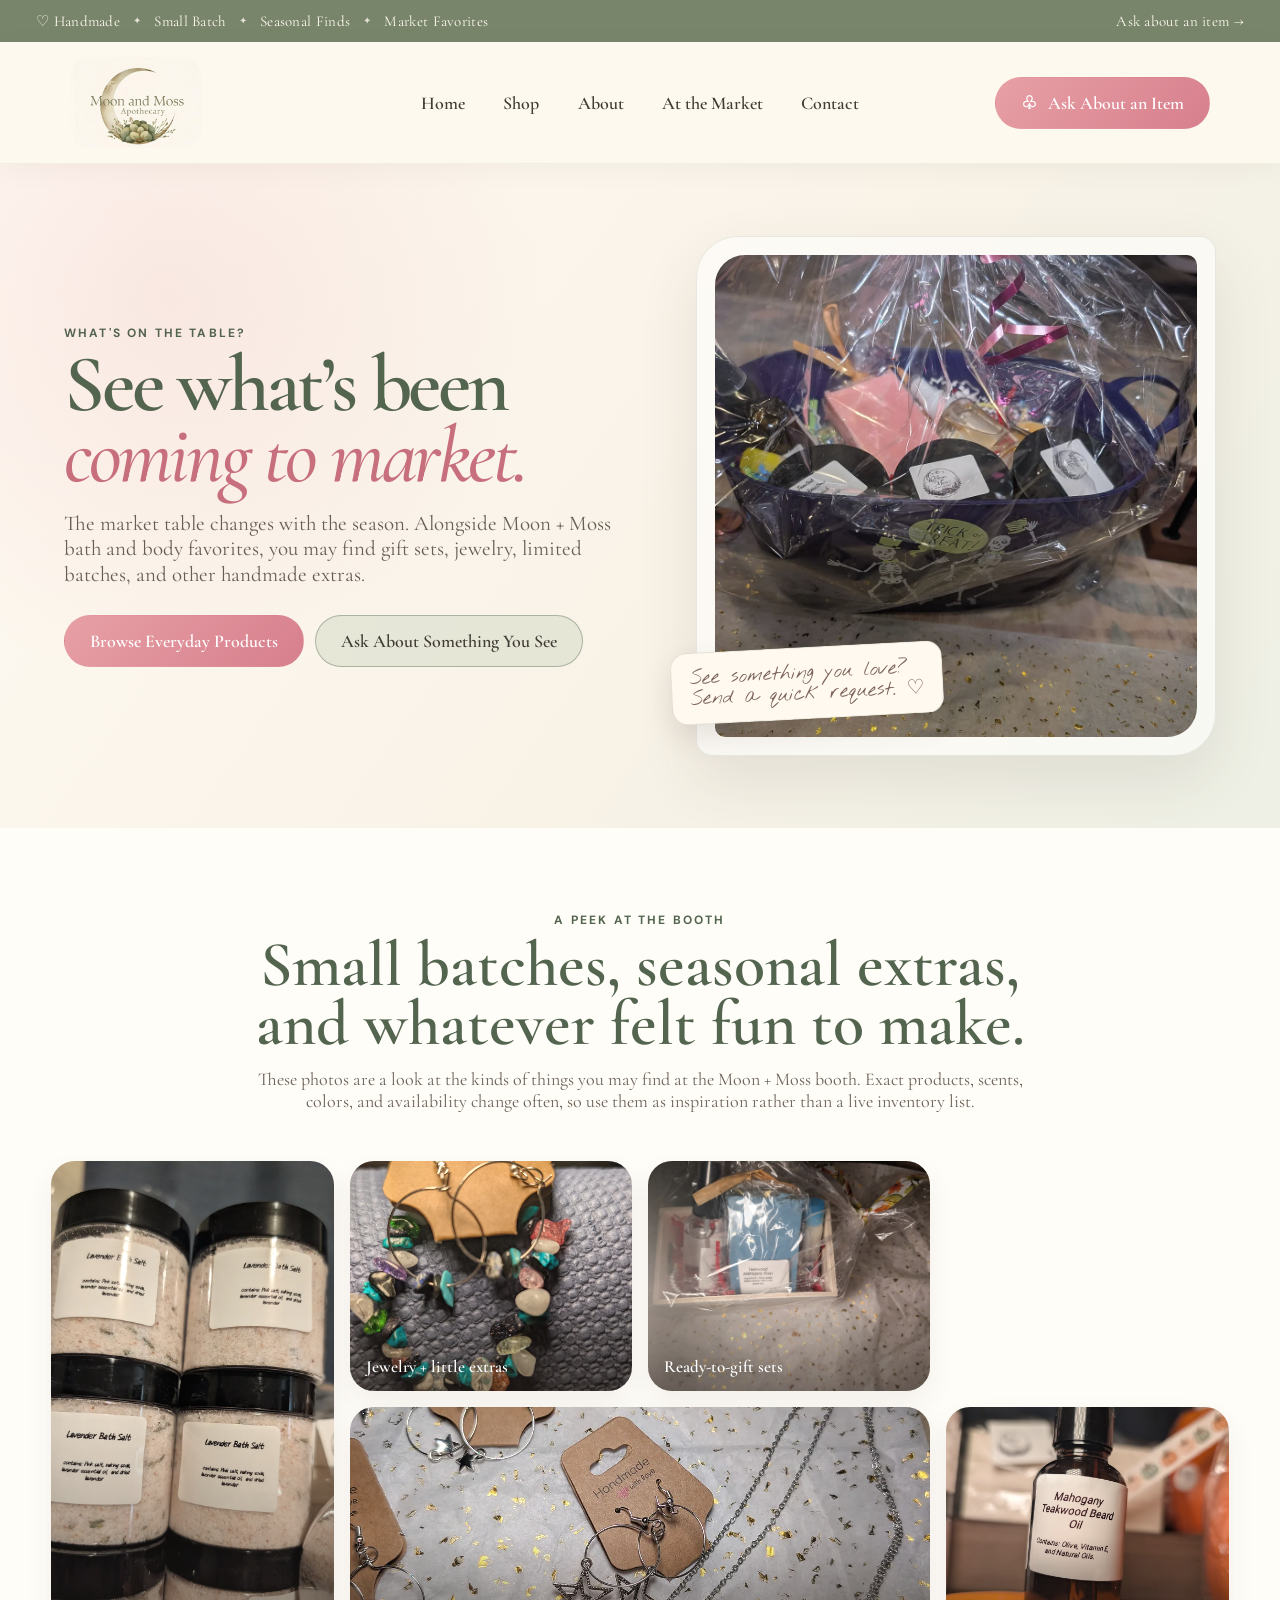
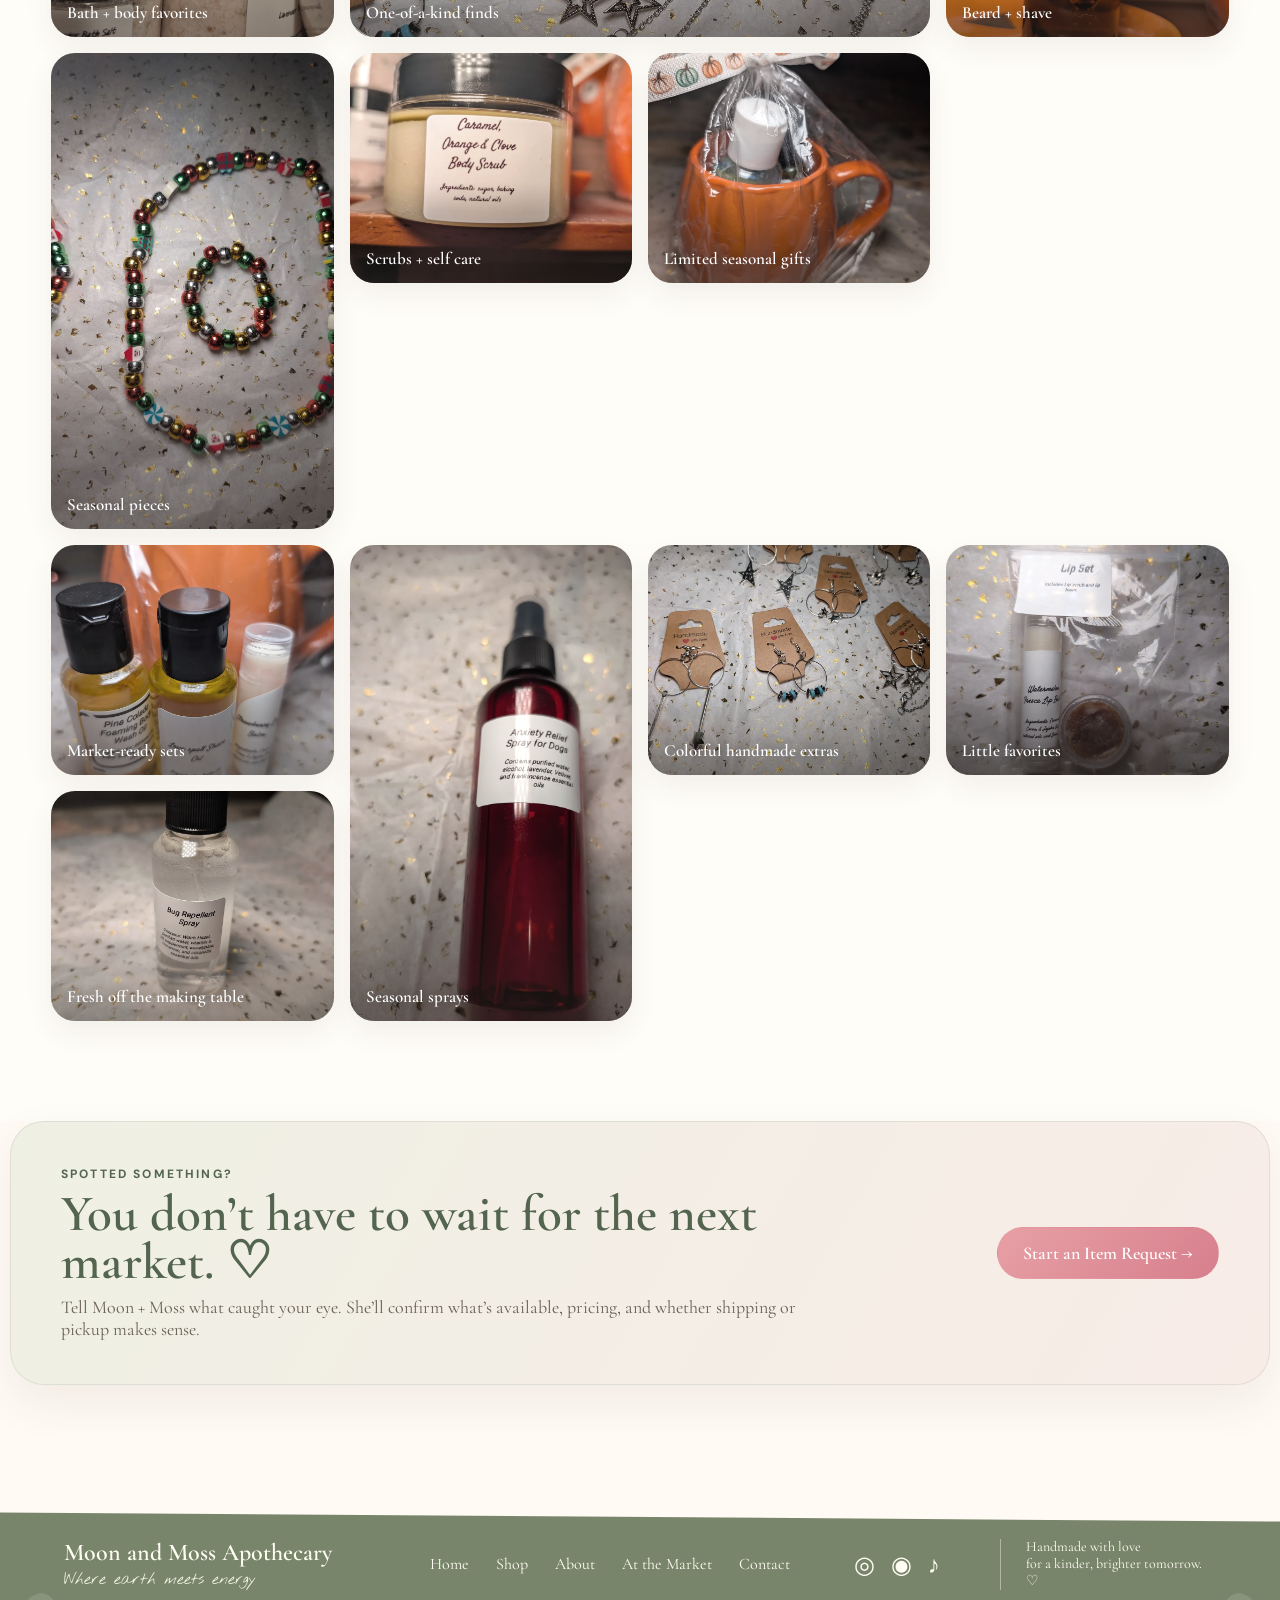
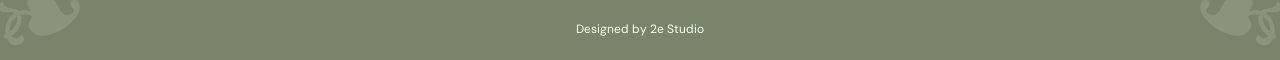
==== commit d39bc9aa: "Add studio footer credit and contain navigation logo" ====
--- a/market.html
+++ b/market.html
@@ -95,6 +95,7 @@
       <div class="socials"><span>◎</span><span>◉</span><span>♪</span></div>
       <p class="footer-note">Handmade with love<br>for a kinder, brighter tomorrow. ♡</p>
     </div>
+    <p class="footer-credit">Designed by 2e Studio</p>
   </footer>
   <script src="script.js"></script>
 </body>
--- a/styles.css
+++ b/styles.css
@@ -65,7 +65,8 @@
 
 .brand {
   width: 132px;
-  height: 122px;
+  height: 100%;
+  min-height: 0;
   display: flex;
   align-items: center;
   justify-content: center;
@@ -182,7 +183,7 @@
   border-radius: 50%;
 }
 .note { position: absolute; z-index: 4; font-family: var(--script); color: #9a665d; line-height: 1.15; transform: rotate(-5deg); }
-.note--top { right: 6%; top: 44px; font-size: 28px; }
+.note--top { right: 36%; top: 44px; ; color: #e6e2e2;font-size: 28px; }
 .note--bottom { right: 5%; bottom: 34px; background: #f6c8ca; width: 170px; height: 170px; border-radius: 50%; display: grid; place-items: center; text-align: center; font-size: 24px; transform: rotate(-8deg); box-shadow: var(--shadow); }
 .lavender { position: absolute; z-index: 3; color: #78648f; font-size: 90px; opacity: .35; }
 .lavender--one { left: 7%; bottom: 54px; transform: rotate(-25deg); }
@@ -268,6 +269,7 @@
 .socials { display: flex; gap: 16px; font-size: 24px; }
 .footer-note { font-family: var(--serif); border-left: 1px solid rgba(255,255,255,.4); padding-left: 25px; font-size: 14px; line-height: 1.2; }
 .footer-thanks { position: relative; z-index: 1; text-align: center; font-family: var(--serif); font-style: italic; font-size: 17px; margin-top: 27px; }
+.footer-credit { position: relative; z-index: 1; margin: 16px 0 0; text-align: center; font-family: var(--sans); font-size: 12px; line-height: 1.5; }
 
 .reveal { opacity: 0; transform: translateY(18px); transition: opacity .65s ease, transform .65s ease; }
 .reveal.visible { opacity: 1; transform: translateY(0); }
@@ -299,7 +301,7 @@
   .announcement a { display: none; }
   .site-header { height: 94px; grid-template-columns: 1fr auto; padding: 8px 18px; }
   .brand { width: 188px; }
-  .brand img { height: 79px; }
+  .brand img { height: 100%; }
   .header-cta { display: none; }
   .menu-toggle { width: 46px; height: 46px; border: 0; background: transparent; display: flex; flex-direction: column; gap: 7px; align-items: center; justify-content: center; cursor: pointer; z-index: 25; }
   .menu-toggle span { width: 26px; height: 2px; background: var(--sage-dark); transition: transform .2s ease; }
@@ -581,6 +583,15 @@
 .shop-product-card__button{margin-top:16px;padding:0 0 4px;border:0;border-bottom:1px solid rgba(83,100,79,.28);background:transparent;color:var(--sage-dark);font-family:var(--serif);font-size:16px;font-weight:700;cursor:pointer;display:inline-flex;gap:8px;align-items:center;transition:color .2s ease,border-color .2s ease,gap .2s ease}
 .shop-product-card__button:hover{color:var(--blush-dark);border-color:var(--blush-dark);gap:12px}
 .shop-product-card__button.is-added{color:var(--blush-dark);border-color:var(--blush-dark)}
+.shop-product-card__price{
+  display:block;
+  margin:0 0 7px;
+  color:var(--sage-dark);
+  font-family:var(--serif);
+  font-size:22px;
+  font-weight:600;
+  line-height:1;
+}
 .shop-empty{max-width:650px;margin:60px auto 0;text-align:center;padding:50px;border-radius:30px;background:#f6f1e6;border:1px dashed rgba(83,100,79,.22)}
 .shop-empty>span{font-family:var(--serif);font-size:45px;color:var(--sage)}
 .shop-empty h3{font-size:31px;margin:3px 0 6px}
@@ -620,6 +631,13 @@
 .order-bag__clear{justify-self:center;border:0;background:transparent;color:#8a8177;text-decoration:underline;text-underline-offset:3px;cursor:pointer}
 .order-bag__actions small{text-align:center;color:#9a9086;font-size:10px;line-height:1.35}
 .order-bag__actions code{font-size:10px}
+.order-bag-item__price{
+  display:block;
+  margin-top:4px;
+  color:var(--sage-dark);
+  font-family:var(--serif);
+  font-size:14px;
+}
 
 @media (max-width:1180px){
   .shop-hero{grid-template-columns:1fr 1fr;gap:20px;padding-inline:4vw}
@@ -628,22 +646,59 @@
 }
 
 @media (max-width:900px){
-  .shop-hero{grid-template-columns:1fr;min-height:auto;padding:54px 28px 62px}
-  .shop-hero__copy{text-align:center;margin:0 auto}
-  .shop-hero__notes{justify-content:center}
-.shop-hero__collage {
-    justify-self: center;
-    min-height: 470px;
-    max-width: 610px;
-    margin-top: 14px;
-  }
-}  .shop-catalog{padding:58px 22px 76px}
-  .shop-catalog__head{grid-template-columns:1fr;gap:24px}
-  .shop-search-wrap{max-width:520px}
-  .shop-product-grid{grid-template-columns:repeat(2,minmax(0,1fr))}
-  .shop-market-callout{grid-template-columns:1fr}
-  .shop-market-callout__image{min-height:390px}
-  .shop-market-callout__copy{text-align:center;align-items:center;padding:50px 24px 58px}
+
+  .shop-hero{
+    grid-template-columns:1fr;
+    min-height:auto;
+    padding:54px 28px 62px;
+  }
+
+  .shop-hero__copy{
+    text-align:center;
+    margin:0 auto;
+  }
+
+  .shop-hero__notes{
+    justify-content:center;
+  }
+
+  .shop-hero__collage{
+    justify-self:center;
+    min-height:470px;
+    max-width:610px;
+    margin-top:14px;
+  }
+
+  .shop-catalog{
+    padding:58px 22px 76px;
+  }
+
+  .shop-catalog__head{
+    grid-template-columns:1fr;
+    gap:24px;
+  }
+
+  .shop-search-wrap{
+    max-width:520px;
+  }
+
+  .shop-product-grid{
+    grid-template-columns:repeat(2,minmax(0,1fr));
+  }
+
+  .shop-market-callout{
+    grid-template-columns:1fr;
+  }
+
+  .shop-market-callout__image{
+    min-height:390px;
+  }
+
+  .shop-market-callout__copy{
+    text-align:center;
+    align-items:center;
+    padding:50px 24px 58px;
+  }
 }
 
 @media (max-width:600px){
